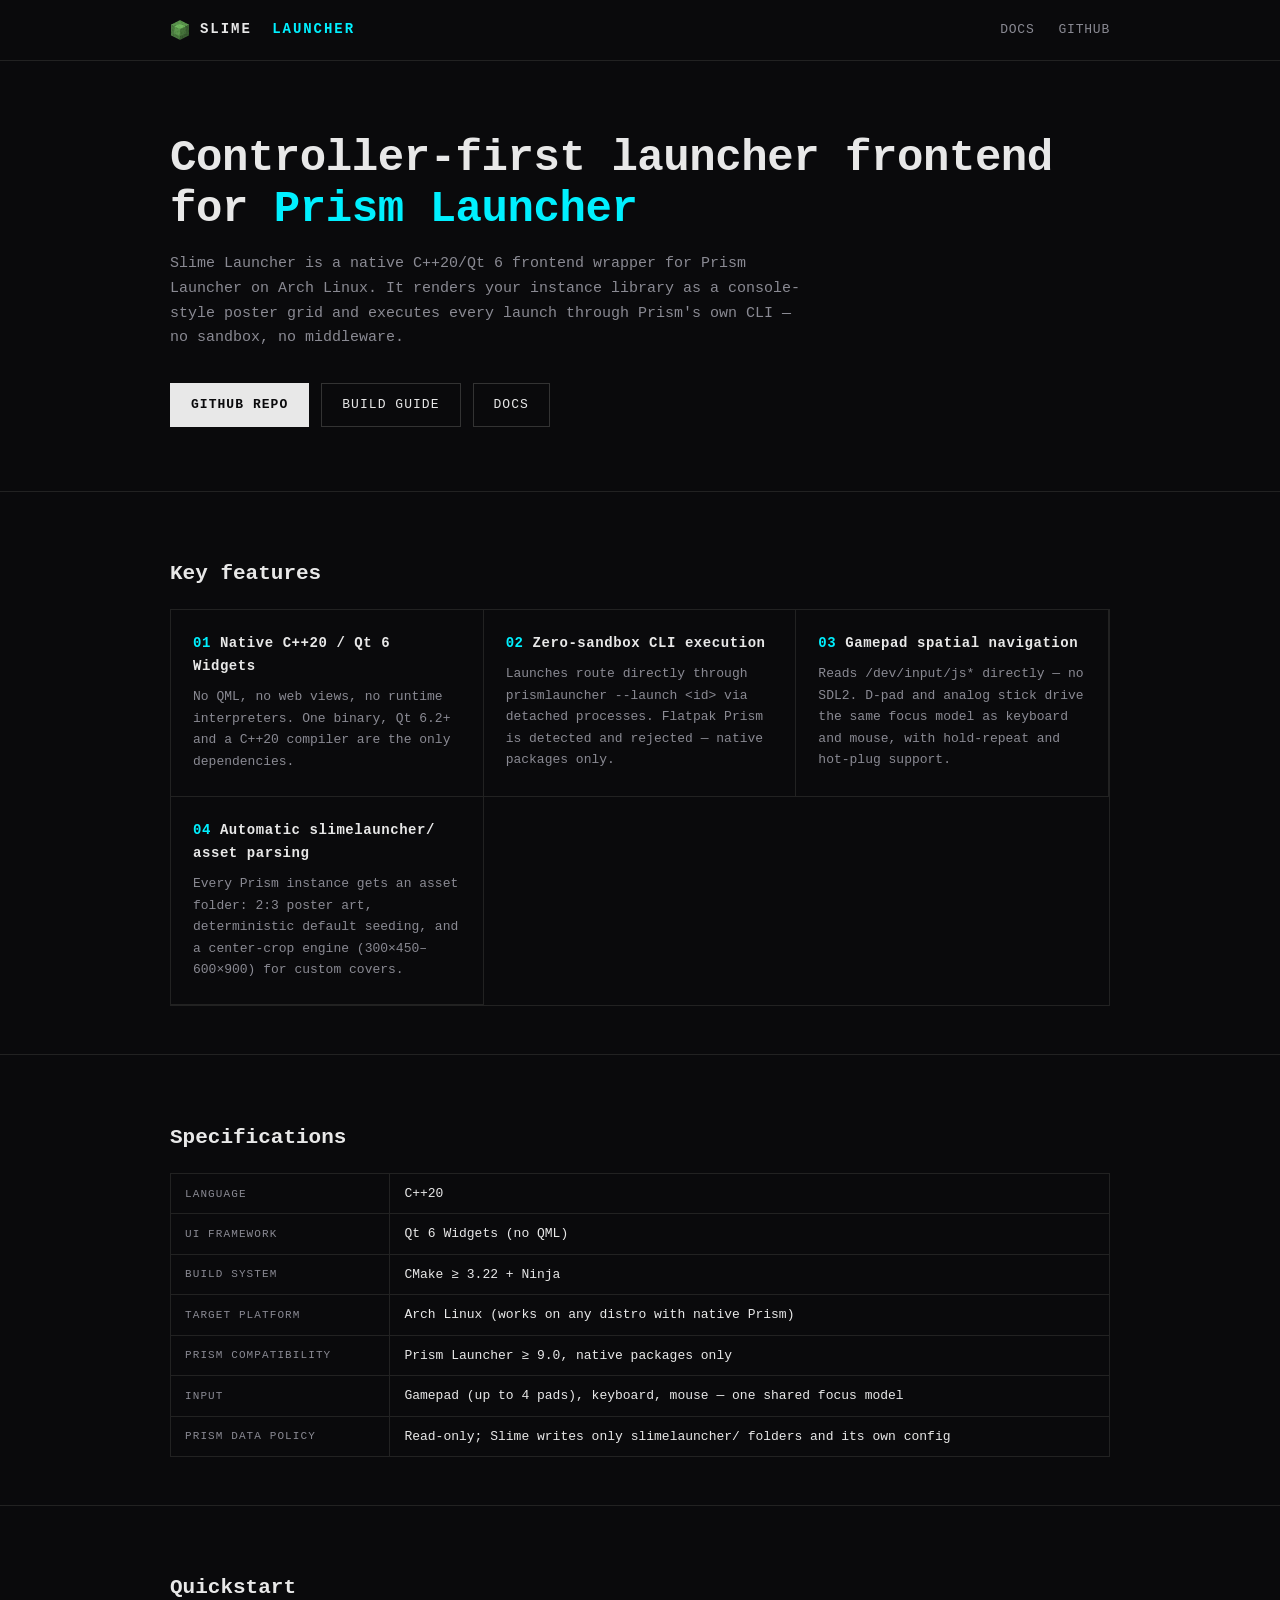
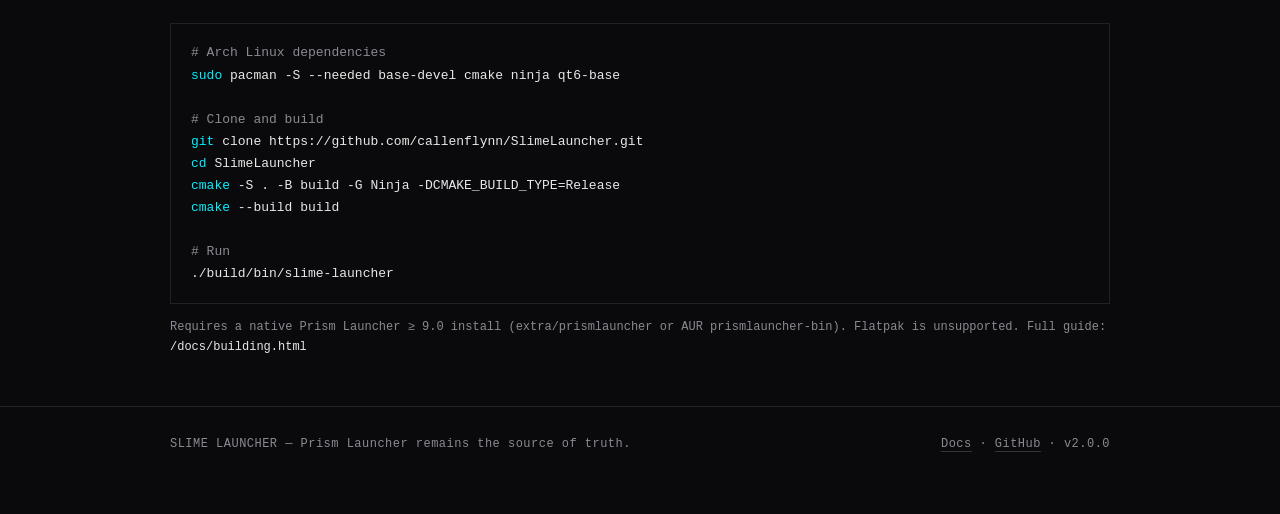
==== docs/site/index.html @ 94a62a84 "Add brutalist landing page and serve documentation under /docs/ Ship docs/site/ (flat #0a0a0c panels" ====
<!DOCTYPE html>
<html lang="en">
<head>
  <meta charset="utf-8">
  <meta name="viewport" content="width=device-width, initial-scale=1">
  <title>Slime Launcher — Controller-first frontend for Prism Launcher</title>
  <meta name="description" content="Slime Launcher is a controller-first C++20/Qt 6 native frontend for Prism Launcher on Linux. No sandbox, no QML — direct CLI execution and a console-style poster grid.">
  <link rel="icon" href="slime.png">
  <style>
    :root {
      --bg: #0a0a0c;
      --panel: #0a0a0c;
      --line: #222222;
      --line-strong: #333333;
      --text: #e8e8e8;
      --muted: #8a8a93;
      --accent: #00f0ff;
      --mono: ui-monospace, "JetBrains Mono", "SF Mono", Menlo, Consolas, "Liberation Mono", monospace;
    }
    * { box-sizing: border-box; }
    html { background: var(--bg); }
    body {
      margin: 0;
      font-family: var(--mono);
      font-size: 14px;
      line-height: 1.65;
      color: var(--text);
      background: var(--bg);
    }
    a { color: var(--text); text-decoration: none; }
    a:hover { color: var(--accent); }

    .wrap { max-width: 980px; margin: 0 auto; padding: 0 20px; }

    /* ---- Header ---- */
    header { border-bottom: 1px solid var(--line); }
    .nav {
      display: flex; align-items: center; justify-content: space-between;
      height: 60px;
    }
    .wordmark {
      font-weight: 700; letter-spacing: 0.14em; font-size: 14px;
      display: flex; align-items: center; gap: 10px;
    }
    .wordmark img { width: 20px; height: 20px; display: block; }
    .wordmark em { font-style: normal; color: var(--accent); }
    nav.links { display: flex; gap: 24px; font-size: 13px; }
    nav.links a { color: var(--muted); letter-spacing: 0.06em; text-transform: uppercase; }
    nav.links a:hover { color: var(--accent); }

    /* ---- Hero ---- */
    .hero { border-bottom: 1px solid var(--line); padding: 72px 0 64px; }
    .hero h1 {
      margin: 0 0 18px;
      font-size: clamp(28px, 5vw, 44px);
      line-height: 1.15;
      letter-spacing: -0.01em;
      font-weight: 700;
    }
    .hero h1 em { font-style: normal; color: var(--accent); }
    .hero p.lede { margin: 0 0 32px; max-width: 640px; color: var(--muted); font-size: 15px; }
    .cta { display: flex; flex-wrap: wrap; gap: 12px; }
    .btn {
      display: inline-block;
      padding: 10px 20px;
      border: 1px solid var(--line-strong);
      font-size: 13px;
      letter-spacing: 0.08em;
      text-transform: uppercase;
    }
    .btn:hover { border-color: var(--accent); color: var(--accent); }
    .btn.primary { background: var(--text); color: var(--bg); border-color: var(--text); font-weight: 700; }
    .btn.primary:hover { background: var(--accent); border-color: var(--accent); color: var(--bg); }

    /* ---- Feature grid ---- */
    .section { border-bottom: 1px solid var(--line); padding: 48px 0; }
    .section > h2 {
      margin: 0 0 6px;
      font-size: 13px; font-weight: 700;
      letter-spacing: 0.18em; text-transform: uppercase; color: var(--muted);
    }
    .features {
      display: grid;
      grid-template-columns: repeat(auto-fit, minmax(280px, 1fr));
      border: 1px solid var(--line);
    }
    .feature { padding: 22px 22px 24px; border: 1px solid var(--line); margin: -1px 0 0 -1px; }
    .feature h3 { margin: 0 0 8px; font-size: 14px; letter-spacing: 0.04em; }
    .feature h3 em { font-style: normal; color: var(--accent); }
    .feature p { margin: 0; color: var(--muted); font-size: 13px; }

    /* ---- Matrix ---- */
    table { border-collapse: collapse; width: 100%; border: 1px solid var(--line); }
    th, td { border: 1px solid var(--line); padding: 9px 14px; text-align: left; font-size: 13px; }
    th { color: var(--muted); font-weight: 400; text-transform: uppercase; letter-spacing: 0.1em; font-size: 11px; }
    td { color: var(--text); }
    td:first-child { color: var(--muted); white-space: nowrap; }

    /* ---- Quickstart ---- */
    pre {
      margin: 0;
      border: 1px solid var(--line);
      background: var(--panel);
      padding: 18px 20px;
      overflow-x: auto;
      font-size: 13px;
      line-height: 1.7;
    }
    code { font-family: var(--mono); }
    pre .c { color: var(--muted); }
    pre .p { color: var(--accent); }
    .note { margin: 14px 0 0; color: var(--muted); font-size: 12px; }

    /* ---- Footer ---- */
    footer { padding: 28px 0 48px; }
    .foot {
      display: flex; flex-wrap: wrap; gap: 18px; justify-content: space-between;
      color: var(--muted); font-size: 12px; letter-spacing: 0.04em;
    }
    .foot a { color: var(--muted); border-bottom: 1px solid var(--line-strong); }
    .foot a:hover { color: var(--accent); border-color: var(--accent); }
  </style>
</head>
<body>

<header>
  <div class="wrap nav">
    <a class="wordmark" href="/">
      <img src="slime.png" alt="">
      SLIME<em>&nbsp;LAUNCHER</em>
    </a>
    <nav class="links">
      <a href="/docs/">Docs</a>
      <a href="https://github.com/callenflynn/SlimeLauncher">GitHub</a>
    </nav>
  </div>
</header>

<div class="hero">
  <div class="wrap">
    <h1>Controller-first launcher frontend for <em>Prism Launcher</em></h1>
    <p class="lede">
      Slime Launcher is a native C++20/Qt 6 frontend wrapper for Prism Launcher on Arch Linux.
      It renders your instance library as a console-style poster grid and executes every launch
      through Prism's own CLI — no sandbox, no middleware.
    </p>
    <div class="cta">
      <a class="btn primary" href="https://github.com/callenflynn/SlimeLauncher">GitHub Repo</a>
      <a class="btn" href="/docs/building.html">Build Guide</a>
      <a class="btn" href="/docs/">Docs</a>
    </div>
  </div>
</div>

<div class="section">
  <div class="wrap">
    <h2>Key features</h2>
    <div class="features">
      <div class="feature">
        <h3><em>01</em> Native C++20 / Qt 6 Widgets</h3>
        <p>No QML, no web views, no runtime interpreters. One binary, Qt 6.2+ and a C++20 compiler are the only dependencies.</p>
      </div>
      <div class="feature">
        <h3><em>02</em> Zero-sandbox CLI execution</h3>
        <p>Launches route directly through <code>prismlauncher --launch &lt;id&gt;</code> via detached processes. Flatpak Prism is detected and rejected — native packages only.</p>
      </div>
      <div class="feature">
        <h3><em>03</em> Gamepad spatial navigation</h3>
        <p>Reads <code>/dev/input/js*</code> directly — no SDL2. D-pad and analog stick drive the same focus model as keyboard and mouse, with hold-repeat and hot-plug support.</p>
      </div>
      <div class="feature">
        <h3><em>04</em> Automatic <code>slimelauncher/</code> asset parsing</h3>
        <p>Every Prism instance gets an asset folder: 2:3 poster art, deterministic default seeding, and a center-crop engine (300×450–600×900) for custom covers.</p>
      </div>
    </div>
  </div>
</div>

<div class="section">
  <div class="wrap">
    <h2>Specifications</h2>
    <table>
      <tr><th>Language</th><td>C++20</td></tr>
      <tr><th>UI framework</th><td>Qt 6 Widgets (no QML)</td></tr>
      <tr><th>Build system</th><td>CMake ≥ 3.22 + Ninja</td></tr>
      <tr><th>Target platform</th><td>Arch Linux (works on any distro with native Prism)</td></tr>
      <tr><th>Prism compatibility</th><td>Prism Launcher ≥ 9.0, native packages only</td></tr>
      <tr><th>Input</th><td>Gamepad (up to 4 pads), keyboard, mouse — one shared focus model</td></tr>
      <tr><th>Prism data policy</th><td>Read-only; Slime writes only <code>slimelauncher/</code> folders and its own config</td></tr>
    </table>
  </div>
</div>

<div class="section">
  <div class="wrap">
    <h2>Quickstart</h2>
<pre><code><span class="c"># Arch Linux dependencies</span>
<span class="p">sudo</span> pacman -S --needed base-devel cmake ninja qt6-base

<span class="c"># Clone and build</span>
<span class="p">git</span> clone https://github.com/callenflynn/SlimeLauncher.git
<span class="p">cd</span> SlimeLauncher
<span class="p">cmake</span> -S . -B build -G Ninja -DCMAKE_BUILD_TYPE=Release
<span class="p">cmake</span> --build build

<span class="c"># Run</span>
./build/bin/slime-launcher</code></pre>
    <p class="note">
      Requires a native Prism Launcher ≥ 9.0 install (<code>extra/prismlauncher</code> or AUR
      <code>prismlauncher-bin</code>). Flatpak is unsupported. Full guide:
      <a href="/docs/building.html">/docs/building.html</a>
    </p>
  </div>
</div>

<footer>
  <div class="wrap foot">
    <span>SLIME LAUNCHER — Prism Launcher remains the source of truth.</span>
    <span>
      <a href="/docs/">Docs</a> ·
      <a href="https://github.com/callenflynn/SlimeLauncher">GitHub</a> ·
      <span>v2.0.0</span>
    </span>
  </div>
</footer>

</body>
</html>
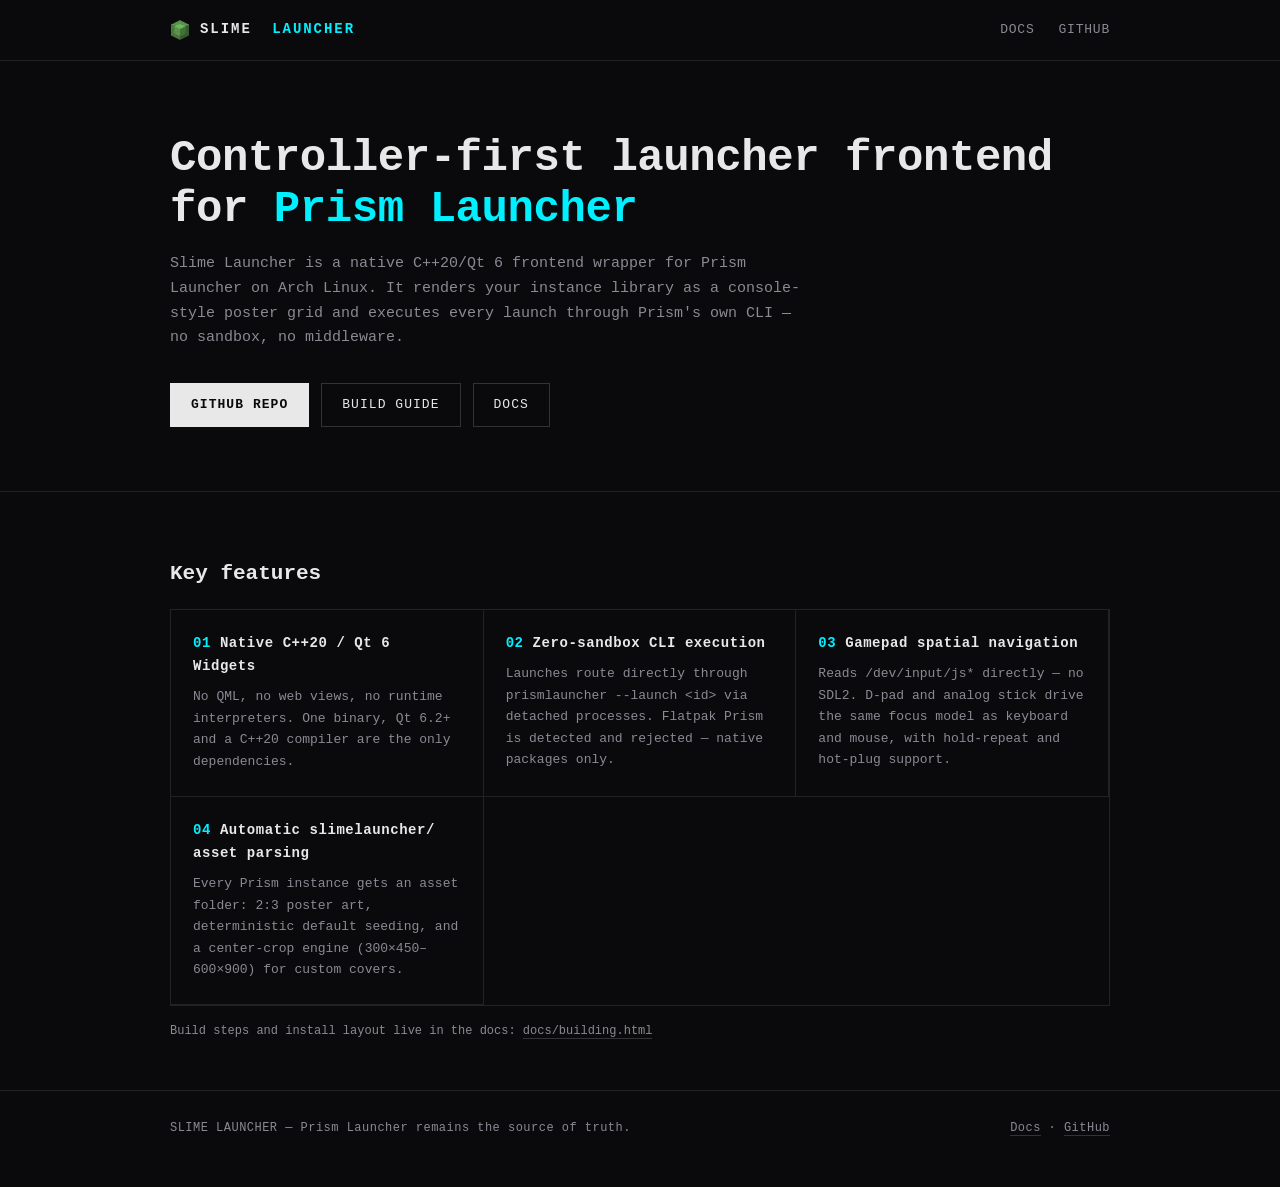
==== commit 52149e40: "Fix docs links for project-pages base path and trim landing page GitHub Pages serves the site under " ====
--- a/docs/site/index.html
+++ b/docs/site/index.html
@@ -9,7 +9,6 @@
   <style>
     :root {
       --bg: #0a0a0c;
-      --panel: #0a0a0c;
       --line: #222222;
       --line-strong: #333333;
       --text: #e8e8e8;
@@ -89,27 +88,11 @@
     .feature h3 em { font-style: normal; color: var(--accent); }
     .feature p { margin: 0; color: var(--muted); font-size: 13px; }
 
-    /* ---- Matrix ---- */
-    table { border-collapse: collapse; width: 100%; border: 1px solid var(--line); }
-    th, td { border: 1px solid var(--line); padding: 9px 14px; text-align: left; font-size: 13px; }
-    th { color: var(--muted); font-weight: 400; text-transform: uppercase; letter-spacing: 0.1em; font-size: 11px; }
-    td { color: var(--text); }
-    td:first-child { color: var(--muted); white-space: nowrap; }
-
-    /* ---- Quickstart ---- */
-    pre {
-      margin: 0;
-      border: 1px solid var(--line);
-      background: var(--panel);
-      padding: 18px 20px;
-      overflow-x: auto;
-      font-size: 13px;
-      line-height: 1.7;
-    }
+    /* ---- Note ---- */
     code { font-family: var(--mono); }
-    pre .c { color: var(--muted); }
-    pre .p { color: var(--accent); }
-    .note { margin: 14px 0 0; color: var(--muted); font-size: 12px; }
+    .note { margin: 16px 0 0; color: var(--muted); font-size: 12px; }
+    .note a { color: var(--muted); border-bottom: 1px solid var(--line-strong); }
+    .note a:hover { color: var(--accent); border-color: var(--accent); }
 
     /* ---- Footer ---- */
     footer { padding: 28px 0 48px; }
@@ -125,12 +108,12 @@
 
 <header>
   <div class="wrap nav">
-    <a class="wordmark" href="/">
+    <a class="wordmark" href="./">
       <img src="slime.png" alt="">
       SLIME<em>&nbsp;LAUNCHER</em>
     </a>
     <nav class="links">
-      <a href="/docs/">Docs</a>
+      <a href="docs/">Docs</a>
       <a href="https://github.com/callenflynn/SlimeLauncher">GitHub</a>
     </nav>
   </div>
@@ -146,8 +129,8 @@
     </p>
     <div class="cta">
       <a class="btn primary" href="https://github.com/callenflynn/SlimeLauncher">GitHub Repo</a>
-      <a class="btn" href="/docs/building.html">Build Guide</a>
-      <a class="btn" href="/docs/">Docs</a>
+      <a class="btn" href="docs/building.html">Build Guide</a>
+      <a class="btn" href="docs/">Docs</a>
     </div>
   </div>
 </div>
@@ -173,42 +156,9 @@
         <p>Every Prism instance gets an asset folder: 2:3 poster art, deterministic default seeding, and a center-crop engine (300×450–600×900) for custom covers.</p>
       </div>
     </div>
-  </div>
-</div>
-
-<div class="section">
-  <div class="wrap">
-    <h2>Specifications</h2>
-    <table>
-      <tr><th>Language</th><td>C++20</td></tr>
-      <tr><th>UI framework</th><td>Qt 6 Widgets (no QML)</td></tr>
-      <tr><th>Build system</th><td>CMake ≥ 3.22 + Ninja</td></tr>
-      <tr><th>Target platform</th><td>Arch Linux (works on any distro with native Prism)</td></tr>
-      <tr><th>Prism compatibility</th><td>Prism Launcher ≥ 9.0, native packages only</td></tr>
-      <tr><th>Input</th><td>Gamepad (up to 4 pads), keyboard, mouse — one shared focus model</td></tr>
-      <tr><th>Prism data policy</th><td>Read-only; Slime writes only <code>slimelauncher/</code> folders and its own config</td></tr>
-    </table>
-  </div>
-</div>
-
-<div class="section">
-  <div class="wrap">
-    <h2>Quickstart</h2>
-<pre><code><span class="c"># Arch Linux dependencies</span>
-<span class="p">sudo</span> pacman -S --needed base-devel cmake ninja qt6-base
-
-<span class="c"># Clone and build</span>
-<span class="p">git</span> clone https://github.com/callenflynn/SlimeLauncher.git
-<span class="p">cd</span> SlimeLauncher
-<span class="p">cmake</span> -S . -B build -G Ninja -DCMAKE_BUILD_TYPE=Release
-<span class="p">cmake</span> --build build
-
-<span class="c"># Run</span>
-./build/bin/slime-launcher</code></pre>
     <p class="note">
-      Requires a native Prism Launcher ≥ 9.0 install (<code>extra/prismlauncher</code> or AUR
-      <code>prismlauncher-bin</code>). Flatpak is unsupported. Full guide:
-      <a href="/docs/building.html">/docs/building.html</a>
+      Build steps and install layout live in the docs:
+      <a href="docs/building.html">docs/building.html</a>
     </p>
   </div>
 </div>
@@ -217,9 +167,8 @@
   <div class="wrap foot">
     <span>SLIME LAUNCHER — Prism Launcher remains the source of truth.</span>
     <span>
-      <a href="/docs/">Docs</a> ·
-      <a href="https://github.com/callenflynn/SlimeLauncher">GitHub</a> ·
-      <span>v2.0.0</span>
+      <a href="docs/">Docs</a> ·
+      <a href="https://github.com/callenflynn/SlimeLauncher">GitHub</a>
     </span>
   </div>
 </footer>
